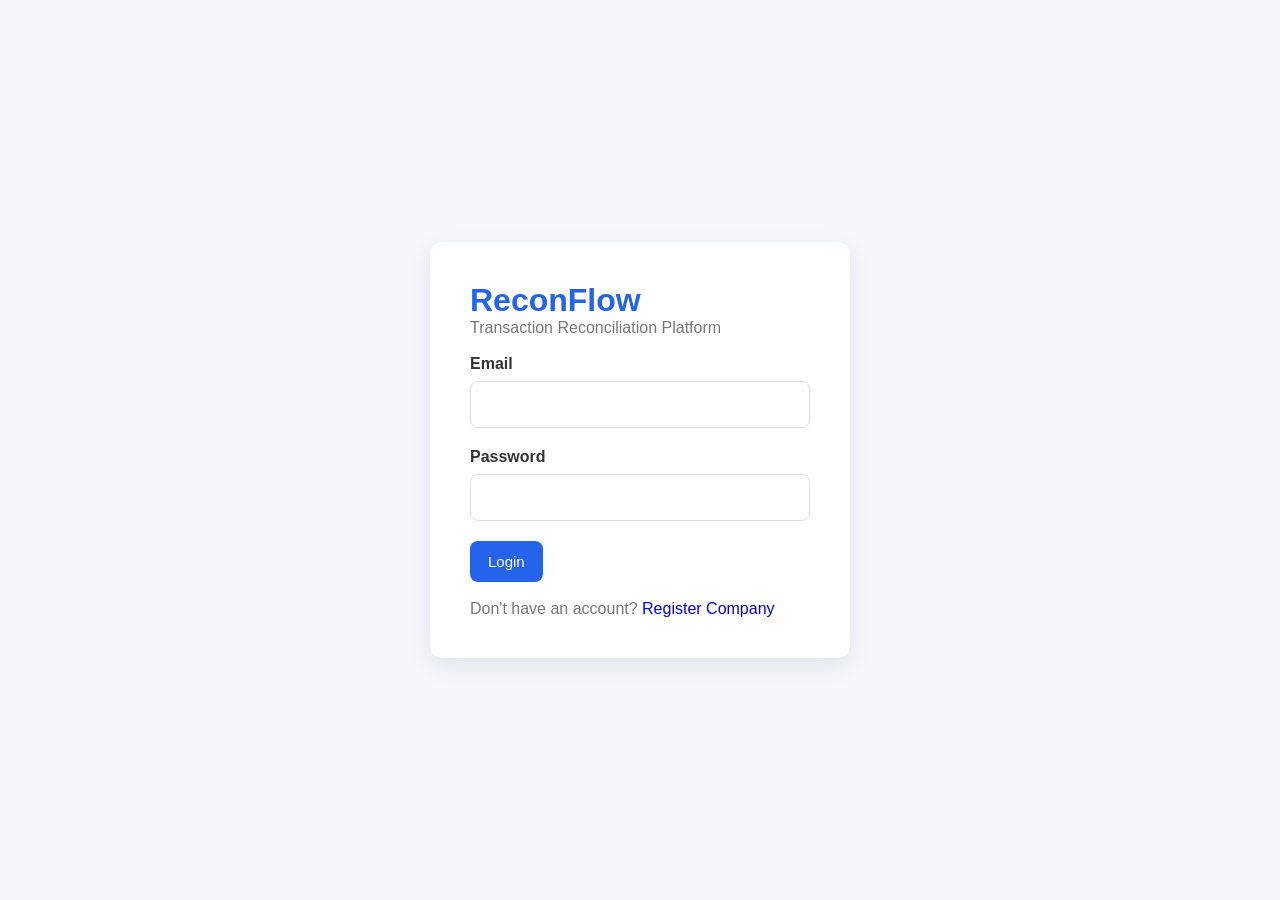
==== frontend/dashboard.html @ edb414c3 "Add files via upload" ====
<!DOCTYPE html>
<html lang="en">

<head>

<meta charset="UTF-8">

<title>ReconFlow Dashboard</title>

<link rel="stylesheet" href="css/style.css">
<link rel="stylesheet" href="css/dashboard.css">

<link
rel="stylesheet"
href="https://cdn.jsdelivr.net/npm/bootstrap-icons@1.11.3/font/bootstrap-icons.css">

</head>

<body>

<div class="sidebar">

    <div class="brand">

        ReconFlow

    </div>

    <ul>
        <li class="active">
            <a href="dashboard.html"><i class="bi bi-speedometer2"></i> Dashboard</a>
        </li>
        <li>
            <a href="jobs.html"><i class="bi bi-folder2-open"></i> Jobs</a>
        </li>
        <li>
            <a href="uploads.html"><i class="bi bi-cloud-upload"></i> Uploads</a>
        </li>
        <li>
            <a href="mapping.html"><i class="bi bi-columns-gap"></i> Mapping</a>
        </li>
        <li>
            <a href="manage_staff.html"><i class="bi bi-people"></i> Manage Staff</a>
        </li>
        <li>
            <a href="reconciliation.html"><i class="bi bi-arrow-left-right"></i> Reconcile</a>
        </li>
        <li>
            <a href="results.html"><i class="bi bi-table"></i> Results</a>
        </li>
        <li>
            <a href="reports.html"><i class="bi bi-file-earmark-pdf"></i> Reports</a>
        </li>
        <li>
            <a href="subscription.html"><i class="bi bi-credit-card"></i> Subscription</a>
        </li>
        <li>
            <a href="settings.html"><i class="bi bi-gear"></i> Settings</a>
        </li>
    </ul>

</div>

<div class="content">

    <div class="topbar">

        <input
        placeholder="Search">

        <div class="profile">

            <span id="username">

            Loading...

            </span>

        </div>

    </div>

    <h1>

        Dashboard

    </h1>

    <div class="cards">

        <div class="kpi">

            <h2 id="jobs">

                0

            </h2>

            <p>Total Jobs</p>

        </div>

        <div class="kpi">

            <h2 id="matched">

                0

            </h2>

            <p>Matched</p>

        </div>

        <div class="kpi">

            <h2 id="mismatch">

                0

            </h2>

            <p>Mismatches</p>

        </div>

        <div class="kpi">

            <h2 id="uploads">

                0

            </h2>

            <p>Files Uploaded</p>

        </div>

    </div>

    <div class="card">

        <h2>

            Recent Jobs

        </h2>

        <table id="jobsTable">

            <thead>

                <tr>

                    <th>Name</th>

                    <th>Status</th>

                    <th>Date</th>

                </tr>

            </thead>

            <tbody>

            </tbody>

        </table>

    </div>

</div>

<script src="js/api.js"></script>

<script src="js/auth.js"></script>

<script src="js/dashboard.js"></script>


</body>

</html>
---- frontend/css/style.css ----
/* ===========================
   ReconFlow Global Styles
=========================== */

*{
    margin:0;
    padding:0;
    box-sizing:border-box;
    font-family:"Segoe UI",sans-serif;
}

body{
    background:#f4f7fb;
    color:#333;
}

a{
    text-decoration:none;
}

.container{
    width:100%;
    max-width:1200px;
    margin:auto;
}

.btn{
    border:none;
    outline:none;
    cursor:pointer;
    border-radius:8px;
    padding:12px 18px;
    font-size:15px;
    transition:.3s;
}

.btn-primary{

    background:#2563eb;

    color:white;

}

.btn-primary:hover{

    background:#1d4ed8;

}

.card{

    background:white;

    border-radius:12px;

    box-shadow:0 8px 25px rgba(0,0,0,.08);

}

input{

    width:100%;

    padding:14px;

    border:1px solid #ddd;

    border-radius:8px;

    font-size:15px;

}

label{

    display:block;

    margin-bottom:8px;

    font-weight:600;

}

.form-group{

    margin-bottom:20px;

}

.logo{

    font-size:32px;

    color:#2563eb;

    font-weight:bold;

}

.login-wrapper{

    display:flex;

    justify-content:center;

    align-items:center;

    height:100vh;

}

.login-card{

    width:420px;

    padding:40px;

}

.login-card p{

    color:#777;

}
---- frontend/css/dashboard.css ----
body{
    display:flex;
    background:#f5f7fb;
}

.app {
    display: flex;
    min-height: 100vh;
    width: 100%;
}

.main {
    margin-left: 250px;
    padding: 30px 35px;
    width: calc(100% - 250px);
    min-height: 100vh;
}

.sidebar{
    width:250px;
    background:#1e293b;
    color:white;
    height:100vh;
    position:fixed;
    overflow-y:auto;
}

.sidebar h2 {
    font-size: 24px;
    font-weight: 700;
    text-align: center;
    padding: 30px 0 10px;
    margin: 0;
    letter-spacing: 0.5px;
}

.sidebar nav {
    display: flex;
    flex-direction: column;
    gap: 6px;
    padding: 15px 0 30px;
}

.sidebar nav a {
    display: block;
    padding: 13px 20px;
    color: #cbd5e1;
    border-radius: 12px;
    font-weight: 600;
    transition: background .2s ease, color .2s ease;
}

.sidebar nav a:hover,
.sidebar nav a.active {
    background: #334155;
    color: #f8fafc;
}

.sidebar nav a.active {
    background: #2563eb;
}

.brand{

padding:25px;

font-size:24px;

font-weight:bold;

text-align:center;

}

.sidebar ul{

list-style:none;

}

.sidebar li{

padding:18px 25px;

cursor:pointer;

}

.sidebar li:hover{

background:#334155;

}

.active{

background:#2563eb;

}

.content{

margin-left:250px;

padding:30px;

width:100%;

}

.topbar{

display:flex;

justify-content:space-between;

margin-bottom:30px;

}

/* Support pages using .app-layout / .main-content structure */
.app-layout {
    display: flex;
    min-height: 100vh;
    width: 100%;
}

.app-layout .sidebar {
    position: fixed;
    left: 0;
    top: 0;
    height: 100vh;
}

.app-layout .main-content {
    margin-left: 250px;
    padding: 30px 35px;
    width: calc(100% - 250px);
    min-height: 100vh;
}

.topbar input{

width:300px;

}

.cards{

display:grid;

grid-template-columns:repeat(4,1fr);

gap:20px;

margin-bottom:30px;

}

.kpi{

background:white;

padding:25px;

border-radius:10px;

box-shadow:0 5px 20px rgba(0,0,0,.08);

}

table{

width:100%;

border-collapse:collapse;

margin-top:20px;

}

th,td{

padding:15px;

border-bottom:1px solid #eee;

text-align:left;

}



/* =========================================
   JOBS PAGE
========================================= */

.topbar {
    display: flex;
    justify-content: space-between;
    align-items: center;
    margin-bottom: 30px;
}

.topbar h1 {
    font-size: 30px;
    margin: 0 0 7px;
    letter-spacing: -0.5px;
}

.topbar p {
    margin: 0;
    color: #64748b;
}


/* =========================================
   STATISTICS
========================================= */

.stats {
    display: grid;
    grid-template-columns: repeat(4, 1fr);
    gap: 18px;
    margin-bottom: 25px;
}

.stat-card {
    position: relative;
    background: white;
    border: 1px solid #e8edf3;
    border-radius: 14px;
    padding: 22px;
    overflow: hidden;
    transition: transform .2s ease,
                box-shadow .2s ease;
}

.stat-card:hover {
    transform: translateY(-2px);
    box-shadow: 0 8px 25px rgba(15, 23, 42, .07);
}

.stat-card::after {
    content: "";
    position: absolute;
    right: -25px;
    top: -25px;
    width: 90px;
    height: 90px;
    border-radius: 50%;
    background: #f1f5f9;
}

.stat-card span {
    position: relative;
    z-index: 2;
    display: block;
    color: #64748b;
    font-size: 13px;
    font-weight: 600;
    margin-bottom: 12px;
}

.stat-card strong {
    position: relative;
    z-index: 2;
    display: block;
    font-size: 32px;
    line-height: 1;
    color: #0f172a;
}


/* =========================================
   MAIN PANEL
========================================= */

.panel {
    background: #ffffff;
    border: 1px solid #e5eaf0;
    border-radius: 15px;
    overflow: hidden;
    box-shadow: 0 3px 12px rgba(15, 23, 42, .03);
    margin-bottom: 30px;
}

.panel-header {
    display: flex;
    justify-content: space-between;
    align-items: center;
    padding: 23px 25px;
    border-bottom: 1px solid #edf0f4;
}

.table-wrapper {
    width: 100%;
    overflow-x: auto;
    padding: 22px 25px 25px;
}

.table-wrapper table {
    width: 100%;
    min-width: 720px;
}

.panel-header h2 {
    margin: 0 0 5px;
    font-size: 18px;
    color: #0f172a;
}

.panel-header p {
    margin: 0;
    color: #64748b;
    font-size: 13px;
}


/* =========================================
   TABLE
========================================= */

.table-wrapper {
    width: 100%;
    overflow-x: auto;
}

#jobsTable {
    width: 100%;
    border-collapse: collapse;
}

#jobsTable th {
    background: #f8fafc;
    color: #64748b;
    font-size: 12px;
    font-weight: 700;
    letter-spacing: .06em;
    text-transform: uppercase;
    padding: 14px 22px;
    text-align: left;
    border-bottom: 1px solid #e5e7eb;
}

#jobsTable td {
    padding: 16px 22px;
}

#jobsTable thead {
    background: transparent;
}

#jobsTable td {
    padding: 17px 22px;
    border-bottom: 1px solid #f0f2f5;
    color: #334155;
    font-size: 14px;
}

#jobsTable tbody tr {
    transition: background .15s ease;
}

#jobsTable tbody tr:hover {
    background: #f8fafc;
}

#jobsTable tbody tr:last-child td {
    border-bottom: none;
}


/* =========================================
   JOB NAME
========================================= */

.job-name-cell {
    display: flex;
    align-items: center;
    gap: 13px;
}

.job-icon {
    width: 38px;
    height: 38px;
    display: flex;
    align-items: center;
    justify-content: center;
    border-radius: 9px;
    background: #eef2ff;
    color: #4f46e5;
    font-size: 17px;
    font-weight: bold;
}

.job-name-cell strong {
    display: block;
    color: #0f172a;
    font-size: 14px;
    margin-bottom: 4px;
}

.job-name-cell span {
    display: block;
    color: #94a3b8;
    font-size: 11px;
}


/* =========================================
   DATE
========================================= */

.date-text {
    color: #64748b;
    font-size: 13px;
}


/* =========================================
   STATUS
========================================= */

.status-badge {
    display: inline-flex;
    align-items: center;
    gap: 7px;
    padding: 6px 10px;
    border-radius: 999px;
    font-size: 11px;
    font-weight: 700;
}

.status-dot {
    width: 6px;
    height: 6px;
    border-radius: 50%;
    background: currentColor;
}

.status-pending {
    background: #fff7ed;
    color: #c2410c;
}

.status-processing {
    background: #eff6ff;
    color: #2563eb;
}

.status-completed {
    background: #f0fdf4;
    color: #15803d;
}

.status-failed {
    background: #fef2f2;
    color: #dc2626;
}

.status-default {
    background: #f1f5f9;
    color: #475569;
}


/* =========================================
   ACTION BUTTONS
========================================= */

.job-actions {
    display: flex;
    gap: 7px;
}

.action-btn {
    border: none;
    padding: 7px 12px;
    border-radius: 7px;
    font-size: 12px;
    font-weight: 600;
    cursor: pointer;
    transition: .15s ease;
}

.open-btn {
    background: #eef2ff;
    color: #4338ca;
}

.open-btn:hover {
    background: #e0e7ff;
}

.delete-btn {
    background: #fef2f2;
    color: #dc2626;
}

.delete-btn:hover {
    background: #fee2e2;
}


/* =========================================
   PRIMARY BUTTON
========================================= */

.primary-btn {
    border: none;
    background: #111827;
    color: white;
    padding: 11px 17px;
    border-radius: 8px;
    font-weight: 600;
    font-size: 13px;
    cursor: pointer;
    transition: .15s ease;
}

.primary-btn:hover {
    background: #1f2937;
    transform: translateY(-1px);
}

.primary-btn:disabled {
    opacity: .6;
    cursor: not-allowed;
}


/* =========================================
   SECONDARY BUTTON
========================================= */

.secondary-btn {
    border: 1px solid #e2e8f0;
    background: white;
    color: #475569;
    padding: 10px 15px;
    border-radius: 8px;
    font-weight: 600;
    font-size: 13px;
    cursor: pointer;
}

.secondary-btn:hover {
    background: #f8fafc;
}


/* =========================================
   EMPTY STATE
========================================= */

.empty-jobs {
    text-align: center;
    padding: 65px 20px;
}

.empty-icon {
    width: 58px;
    height: 58px;
    display: flex;
    align-items: center;
    justify-content: center;
    margin: 0 auto 15px;
    border-radius: 15px;
    background: #f1f5f9;
    font-size: 24px;
}

.empty-jobs h3 {
    margin: 0 0 7px;
    color: #1e293b;
}

.empty-jobs p {
    margin: 0 0 20px;
    color: #94a3b8;
    font-size: 14px;
}


/* =========================================
   MODAL
========================================= */

.modal {
    display: none;
    position: fixed;
    inset: 0;
    z-index: 1000;
    align-items: center;
    justify-content: center;
    background: rgba(15, 23, 42, .55);
    backdrop-filter: blur(3px);
}

.modal.show {
    display: flex;
}

.modal-content {
    width: 480px;
    max-width: calc(100% - 30px);
    background: white;
    border-radius: 16px;
    padding: 27px;
    box-shadow: 0 20px 60px rgba(0, 0, 0, .18);
}

.modal-header {
    display: flex;
    justify-content: space-between;
    align-items: center;
    margin-bottom: 25px;
}

.modal-header h2 {
    margin: 0;
    font-size: 20px;
}

.modal-header button {
    border: none;
    background: #f1f5f9;
    width: 32px;
    height: 32px;
    border-radius: 8px;
    font-size: 22px;
    cursor: pointer;
}

.modal-content label {
    display: block;
    margin-bottom: 7px;
    color: #334155;
    font-size: 13px;
    font-weight: 600;
}

.modal-content input,
.modal-content textarea {
    width: 100%;
    padding: 12px 13px;
    margin-bottom: 18px;
    border: 1px solid #dbe2ea;
    border-radius: 8px;
    outline: none;
    font-family: inherit;
    font-size: 14px;
}

.modal-content input:focus,
.modal-content textarea:focus {
    border-color: #6366f1;
    box-shadow: 0 0 0 3px rgba(99, 102, 241, .1);
}

.modal-actions {
    display: flex;
    justify-content: flex-end;
    gap: 10px;
    margin-top: 8px;
}


/* =========================================
   NOTIFICATION
========================================= */

.job-notification {
    position: fixed;
    right: 25px;
    bottom: 25px;
    z-index: 2000;
    min-width: 280px;
    padding: 14px 18px;
    border-radius: 9px;
    background: #0f172a;
    color: white;
    box-shadow: 0 10px 35px rgba(0,0,0,.18);
    transform: translateY(20px);
    opacity: 0;
    pointer-events: none;
    transition: .25s ease;
    font-size: 13px;
}

.job-notification.visible {
    transform: translateY(0);
    opacity: 1;
}

.job-notification.success {
    background: #166534;
}

.job-notification.error {
    background: #b91c1c;
}


/* =========================================
   RESPONSIVE
========================================= */

@media (max-width: 900px) {

    .stats {
        grid-template-columns: repeat(2, 1fr);
    }

}

@media (max-width: 600px) {

    .topbar {
        align-items: flex-start;
        flex-direction: column;
        gap: 15px;
    }

    .stats {
        grid-template-columns: 1fr;
    }

    #jobsTable th,
    #jobsTable td {
        padding: 13px;
    }

}
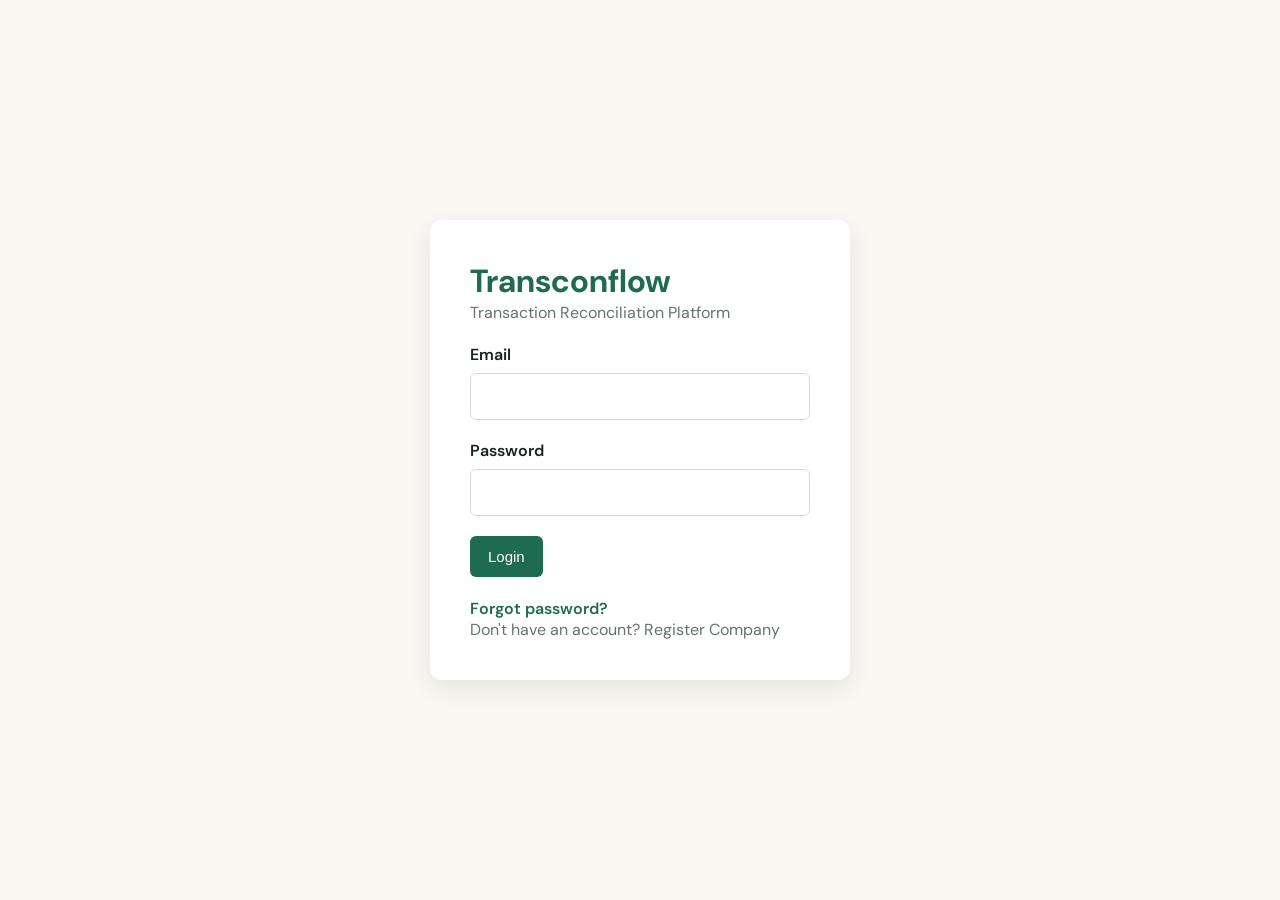
==== commit 60029208: "Add files via upload" ====
--- a/frontend/dashboard.html
+++ b/frontend/dashboard.html
@@ -5,10 +5,12 @@
 
 <meta charset="UTF-8">
 
-<title>ReconFlow Dashboard</title>
+<title>Transconflow Dashboard</title>
 
-<link rel="stylesheet" href="css/style.css">
-<link rel="stylesheet" href="css/dashboard.css">
+<link rel="stylesheet" href="css/style.css">
+<link rel="stylesheet" href="css/dashboard.css">
+<link rel="stylesheet" href="css/tokens.css">
+<link rel="stylesheet" href="css/app-shell.css">
 
 <link
 rel="stylesheet"
@@ -22,7 +24,7 @@
 
     <div class="brand">
 
-        ReconFlow
+        Transconflow
 
     </div>
 
@@ -47,9 +49,6 @@
         </li>
         <li>
             <a href="results.html"><i class="bi bi-table"></i> Results</a>
-        </li>
-        <li>
-            <a href="reports.html"><i class="bi bi-file-earmark-pdf"></i> Reports</a>
         </li>
         <li>
             <a href="subscription.html"><i class="bi bi-credit-card"></i> Subscription</a>
@@ -179,6 +178,7 @@
 <script src="js/dashboard.js"></script>
 
 
-</body>
+<script src="js/app-shell.js"></script>
+</body>
 
-</html>+</html>
--- a/frontend/css/style.css
+++ b/frontend/css/style.css
@@ -1,125 +1,8 @@
-/* ===========================
-   ReconFlow Global Styles
-=========================== */
-
-*{
-    margin:0;
-    padding:0;
-    box-sizing:border-box;
-    font-family:"Segoe UI",sans-serif;
-}
-
-body{
-    background:#f4f7fb;
-    color:#333;
-}
-
-a{
-    text-decoration:none;
-}
-
-.container{
-    width:100%;
-    max-width:1200px;
-    margin:auto;
-}
-
-.btn{
-    border:none;
-    outline:none;
-    cursor:pointer;
-    border-radius:8px;
-    padding:12px 18px;
-    font-size:15px;
-    transition:.3s;
-}
-
-.btn-primary{
-
-    background:#2563eb;
-
-    color:white;
-
-}
-
-.btn-primary:hover{
-
-    background:#1d4ed8;
-
-}
-
-.card{
-
-    background:white;
-
-    border-radius:12px;
-
-    box-shadow:0 8px 25px rgba(0,0,0,.08);
-
-}
-
-input{
-
-    width:100%;
-
-    padding:14px;
-
-    border:1px solid #ddd;
-
-    border-radius:8px;
-
-    font-size:15px;
-
-}
-
-label{
-
-    display:block;
-
-    margin-bottom:8px;
-
-    font-weight:600;
-
-}
-
-.form-group{
-
-    margin-bottom:20px;
-
-}
-
-.logo{
-
-    font-size:32px;
-
-    color:#2563eb;
-
-    font-weight:bold;
-
-}
-
-.login-wrapper{
-
-    display:flex;
-
-    justify-content:center;
-
-    align-items:center;
-
-    height:100vh;
-
-}
-
-.login-card{
-
-    width:420px;
-
-    padding:40px;
-
-}
-
-.login-card p{
-
-    color:#777;
-
-}+@import url('https://fonts.googleapis.com/css2?family=DM+Mono:wght@400;500&family=DM+Sans:wght@400;500;600;700&family=Newsreader:opsz,wght@6..72,500;6..72,600&display=swap');
+*{box-sizing:border-box;margin:0;padding:0}body{background:#f8f7f2;color:#14251f;font-family:'DM Sans','Segoe UI',sans-serif}a{color:inherit;text-decoration:none}.container{width:min(1180px,calc(100% - 48px));margin:auto}.btn{border:0;border-radius:6px;cursor:pointer;padding:12px 18px;font-size:15px}.btn-primary{background:#1e6b51;color:#fff}.card{background:#fff;border-radius:12px;box-shadow:0 8px 25px #00000014}input{width:100%;border:1px solid #d6d9d1;border-radius:6px;font-size:15px;padding:14px}label{display:block;font-weight:600;margin-bottom:8px}.form-group{margin-bottom:20px}.logo{color:#1e6b51;font-size:32px;font-weight:700}.login-wrapper{align-items:center;display:flex;height:100vh;justify-content:center}.login-card{padding:40px;width:420px}.login-card p{color:#66736d}.login-card h1{color:#14251f;font-size:24px;margin:24px 0 8px}.auth-link,.auth-footer a{color:#1e6b51;font-weight:600}.auth-footer{margin-top:20px}.form-message{color:#33423b;font-size:14px;margin-top:16px;min-height:20px}
+.landing-page{background:#f8f7f2;overflow:hidden}.landing-nav{background:#f8f7f2f0;border-bottom:1px solid #dfe2d9;position:fixed;inset:0 0 auto;z-index:10}.nav-container{align-items:center;display:flex;height:76px;justify-content:space-between;margin:auto;max-width:1280px;padding:0 32px}.brand{align-items:center;display:inline-flex;font-size:17px;font-weight:700;gap:9px;letter-spacing:-.4px}.brand-mark{align-items:center;background:#1e6b51;border-radius:5px;color:#f7f4e8;display:inline-flex;font-family:Newsreader,serif;font-size:18px;font-weight:600;height:25px;justify-content:center;width:25px}.nav-links{display:flex;gap:30px;margin-left:90px}.nav-links a,.text-link{color:#506159;font-size:14px;font-weight:500}.nav-links a:hover,.text-link:hover{color:#1e6b51}.nav-actions{align-items:center;display:flex;gap:22px}.nav-cta{background:#1e6b51;border-radius:5px;color:#fff;font-size:13px;font-weight:600;padding:11px 14px}.nav-cta i{margin-left:4px}
+.hero{display:grid;grid-template-columns:minmax(0,.95fr) minmax(500px,1.05fr);gap:72px;margin:auto;max-width:1280px;min-height:710px;padding:175px 32px 95px;position:relative}.hero:before{background:#e5e9dd;border-radius:50%;content:'';height:500px;position:absolute;right:-260px;top:130px;width:500px;z-index:0}.hero-copy{align-self:center;max-width:565px;position:relative;z-index:1}.eyebrow,.section-kicker{color:#267356;font-family:'DM Mono',monospace;font-size:11px;font-weight:500;letter-spacing:.09em;text-transform:uppercase}.eyebrow{align-items:center;display:flex;gap:9px;margin-bottom:21px}.eyebrow span{background:#de9e3e;border-radius:50%;height:7px;width:7px}.hero h1{font-size:clamp(49px,5.1vw,73px);font-weight:600;letter-spacing:-.065em;line-height:.98}.hero h1 em{color:#277358;font-family:Newsreader,serif;font-weight:500}.hero-intro{color:#5a6962;font-size:18px;line-height:1.6;margin:28px 0 33px;max-width:510px}.hero-actions{display:flex;flex-wrap:wrap;gap:13px}.hero-btn{align-items:center;border-radius:5px;display:inline-flex;font-size:14px;font-weight:600;gap:10px;padding:14px 18px;transition:transform .2s}.hero-btn:hover{transform:translateY(-2px)}.hero-btn-primary{background:#1d6b50;box-shadow:4px 4px 0 #bdcfb8;color:#fff}.hero-btn-secondary{border:1px solid #cfd5ca;color:#24372f}.hero-note{color:#6e7c73;font-size:12px;margin-top:25px}.hero-note i{color:#277358;margin-right:5px}
+.recon-preview{align-self:center;background:#fffefa;border:1px solid #cfd7ca;box-shadow:14px 15px 0 #d7dfd1,0 24px 55px #24392f21;font-size:12px;min-width:0;position:relative;transform:rotate(1.2deg);z-index:1}.preview-topbar{align-items:center;background:#183c31;color:#eaf0e9;display:flex;gap:9px;height:48px;padding:0 18px}.mini-logo{align-items:center;background:#e1a43d;border-radius:3px;color:#173d31;display:inline-flex;font-family:Newsreader,serif;font-size:15px;font-weight:700;height:19px;justify-content:center;width:19px}.preview-status{background:#2b674e;border-radius:20px;font-size:10px;margin-left:auto;padding:5px 8px}.preview-body{padding:28px}.preview-title{align-items:center;display:flex;justify-content:space-between}.preview-title p,.preview-summary span,.preview-table small{color:#7b867e;display:block;font-size:10px}.preview-title strong{font-size:19px;letter-spacing:-.04em}.preview-title button{background:#f5f6ef;border:1px solid #d9ded4;border-radius:3px;color:#506159;font-size:10px;padding:7px 9px}.preview-summary{border-bottom:1px solid #e5e8df;display:grid;gap:15px;grid-template-columns:repeat(3,1fr);margin:24px 0 17px;padding-bottom:20px}.preview-summary strong{display:block;font-family:'DM Mono',monospace;font-size:15px;margin-top:5px}.positive{color:#207456}.attention{color:#ae6c16}.preview-table>div{align-items:center;border-bottom:1px solid #edf0e9;display:grid;grid-template-columns:1.45fr 1fr .85fr;padding:10px 5px}.preview-table b{font-size:11px;font-weight:600}.table-head{color:#829087;font-size:9px;letter-spacing:.06em;text-transform:uppercase}.match,.review{border-radius:20px;font-size:9px;justify-self:start;padding:4px 7px}.match{background:#e5f2e9;color:#227252}.review{background:#fff0d5;color:#9b5e10}.paper-edge{border-bottom:5px solid #d8962f;bottom:0;left:0;position:absolute;right:0}
+.proof-bar{border-bottom:1px solid #dfe2d9;border-top:1px solid #dfe2d9;display:grid;grid-template-columns:repeat(3,1fr);margin:auto;max-width:1280px}.proof-bar>div{align-items:flex-start;border-right:1px solid #dfe2d9;display:flex;gap:13px;padding:24px 30px}.proof-bar>div:last-child{border:0}.proof-bar i{color:#277358;font-size:19px}.proof-bar span{color:#68776f;font-size:12px;line-height:1.5}.proof-bar b{color:#284138;display:block;font-size:12px}.workflow-section{margin:auto;max-width:1180px;padding:130px 24px}.workflow-heading{align-items:flex-end;display:flex;justify-content:space-between;margin:18px 0 65px}.workflow-heading h2,.capability-lead h2,.security-section h2,.cta-section h2{font-size:clamp(34px,4vw,54px);letter-spacing:-.055em;line-height:1.03}.workflow-heading p{color:#64736c;font-size:15px;line-height:1.65;max-width:355px}.workflow-grid{border-top:1px solid #cfd6ca;display:grid;grid-template-columns:repeat(4,1fr)}.workflow-grid article{border-right:1px solid #dce1d8;min-height:260px;padding:23px 25px 15px 0}.workflow-grid article:not(:first-child){padding-left:25px}.workflow-grid article:last-child{border:0}.workflow-grid span{color:#7b8d81;font-family:'DM Mono';font-size:11px}.workflow-grid i{color:#277358;display:block;font-size:25px;margin:42px 0 18px}.workflow-grid h3{font-size:16px;margin-bottom:8px}.workflow-grid p{color:#6a7971;font-size:13px;line-height:1.55;max-width:210px}
+.capabilities-section{background:#e7ecdf;display:grid;gap:10%;grid-template-columns:.9fr 1.1fr;padding:115px max(24px,calc((100% - 1180px)/2))}.capability-lead h2{margin:16px 0 32px}.text-link.dark{color:#1e6b51;font-size:13px}.capability-list{border-top:1px solid #bfcbbd}.capability-list article{border-bottom:1px solid #cbd5c9;display:flex;gap:20px;padding:23px 0}.capability-list i{color:#1f6b51;font-size:21px}.capability-list h3{font-size:16px;margin-bottom:5px}.capability-list p{color:#64736b;font-size:13px;line-height:1.5}.pricing-section{background:#f8f7f2;padding:112px max(24px,calc((100% - 1180px)/2));text-align:center}.pricing-section h2{font-size:clamp(34px,4vw,52px);letter-spacing:-.055em;margin:15px 0 42px}.pricing-card{align-items:center;background:#fffefa;border:1px solid #cfd7ca;box-shadow:8px 8px 0 #d7dfd1;display:grid;gap:35px;grid-template-columns:1fr 1.1fr auto;margin:auto;max-width:930px;padding:34px;text-align:left}.pricing-label{color:#277358;font-family:'DM Mono',monospace;font-size:12px;font-weight:600;text-transform:uppercase}.pricing-price{font-size:38px;font-weight:700;letter-spacing:-.05em;margin:8px 0}.pricing-price span,.pricing-note{color:#68776f;font-size:13px;font-weight:400;letter-spacing:0}.pricing-note{line-height:1.5}.pricing-card ul{display:grid;gap:11px;list-style:none}.pricing-card li{color:#44564d;font-size:13px}.pricing-card li i{color:#277358;margin-right:7px}.security-section{align-items:center;background:#183c31;color:#f8f7f2;display:grid;gap:18%;grid-template-columns:1.1fr .9fr;padding:100px max(24px,calc((100% - 1180px)/2))}.security-section .section-kicker{color:#dfac53}.security-section h2{margin-top:17px}.security-section>p{color:#b9c9bf;font-size:16px;line-height:1.7}.cta-section{background:#f2c86d;padding:105px 24px;text-align:center}.cta-section .section-kicker{color:#7d5517}.cta-section h2{color:#1e3028;margin:15px 0 32px}.cta-section .hero-btn-primary{background:#1c4234;box-shadow:4px 4px 0 #dbab4c}.landing-footer{background:#183c31;color:#d4e0d5;padding:25px 24px}.landing-footer .container{align-items:center;display:flex;justify-content:space-between}.landing-footer .brand{color:#f7f5eb}.landing-footer .brand-mark{background:#e0a644;color:#183c31}.landing-footer p,.landing-footer>.container>a:last-child{color:#aec0b4;font-size:12px}
+@media(max-width:850px){.nav-links{display:none}.hero{grid-template-columns:1fr;gap:55px;padding-top:130px}.recon-preview{max-width:610px;width:calc(100% - 12px)}.workflow-heading,.security-section,.pricing-card{align-items:start;grid-template-columns:1fr}.workflow-heading{display:block}.workflow-heading p{margin-top:22px}.workflow-grid{grid-template-columns:repeat(2,1fr)}.workflow-grid article:nth-child(2){border:0}.capabilities-section{gap:55px;grid-template-columns:1fr}.proof-bar{grid-template-columns:1fr}.proof-bar>div{border-bottom:1px solid #dfe2d9;border-right:0}.proof-bar>div:last-child{border-bottom:0}}@media(max-width:560px){.nav-container{height:66px;padding:0 18px}.nav-actions .text-link{display:none}.nav-cta{padding:9px 10px}.hero{min-height:auto;padding:115px 22px 75px}.hero h1{font-size:47px}.hero-intro{font-size:16px}.preview-body{padding:18px}.preview-summary{gap:7px}.preview-table>div{grid-template-columns:1.3fr 1fr .8fr}.workflow-section,.pricing-section{padding:85px 22px}.workflow-grid{grid-template-columns:1fr}.workflow-grid article,.workflow-grid article:not(:first-child){border-bottom:1px solid #dce1d8;border-right:0;min-height:auto;padding:20px 0}.workflow-grid i{margin:22px 0 12px}.capabilities-section,.security-section{padding:75px 22px}.pricing-card{padding:26px}.landing-footer .container{gap:16px}.landing-footer p{display:none}}
--- a/frontend/css/dashboard.css
+++ b/frontend/css/dashboard.css
@@ -72,11 +72,23 @@
 
 }
 
-.sidebar ul{
-
-list-style:none;
-
-}
+.sidebar ul{
+
+list-style:none;
+
+}
+
+.sidebar ul a,
+.sidebar ul li.active {
+    display:block;
+    padding:13px 18px;
+    color:#cbd5e1;
+    border-radius:10px;
+    font-weight:600;
+}
+
+.sidebar ul a:hover,
+.sidebar ul li.active { background:#2563eb; color:#fff; }
 
 .sidebar li{
 
@@ -732,4 +744,4 @@
         padding: 13px;
     }
 
-}+}
--- a/frontend/css/tokens.css
+++ b/frontend/css/tokens.css
@@ -0,0 +1,29 @@
+@import url('https://fonts.googleapis.com/css2?family=DM+Mono:wght@400;500&family=DM+Sans:opsz,wght@9..40,400;9..40,500;9..40,600;9..40,700&display=swap');
+
+:root {
+  --rf-brand-700: #15573f;
+  --rf-brand-600: #1e6b51;
+  --rf-brand-100: #e4f0e8;
+  --rf-accent-500: #d8962f;
+  --rf-canvas: #f7f8f5;
+  --rf-surface: #ffffff;
+  --rf-surface-subtle: #f1f4ef;
+  --rf-border: #dce3dc;
+  --rf-border-strong: #bcc8bd;
+  --rf-text: #172b22;
+  --rf-text-secondary: #617168;
+  --rf-text-muted: #87938c;
+  --rf-success: #19704d;
+  --rf-success-bg: #e5f4eb;
+  --rf-warning: #9a6216;
+  --rf-warning-bg: #fff3dc;
+  --rf-danger: #bd3a32;
+  --rf-danger-bg: #fce9e7;
+  --rf-info: #2b6392;
+  --rf-info-bg: #e8f2fa;
+  --rf-radius-sm: 6px;
+  --rf-radius-md: 10px;
+  --rf-radius-lg: 14px;
+  --rf-shadow-sm: 0 1px 2px rgb(23 43 34 / 6%);
+  --rf-shadow-md: 0 10px 30px rgb(23 43 34 / 8%);
+}
--- a/frontend/css/app-shell.css
+++ b/frontend/css/app-shell.css
@@ -0,0 +1,31 @@
+@import url('https://cdn.jsdelivr.net/npm/bootstrap-icons@1.11.3/font/bootstrap-icons.css');
+/* Shared authenticated workspace shell and UI kit */
+html, body { min-height: 100%; }
+body { background: var(--rf-canvas); color: var(--rf-text); font-family: 'DM Sans', 'Segoe UI', sans-serif; }
+body:has(.app-layout), body:has(.app) { display: block; }
+.app-layout, .app { display: flex; min-height: 100vh; width: 100%; }
+.sidebar { background: var(--rf-brand-700); color: #fff; display: flex; flex: 0 0 264px; flex-direction: column; height: 100vh; overflow-y: auto; padding: 16px 12px; position: fixed; inset: 0 auto 0 0; width: 264px; z-index: 20; }
+.sidebar .logo, .sidebar .brand, .sidebar h2 { align-items: center; color: #fff; display: flex; font-size: 17px; font-weight: 700; gap: 9px; height: 56px; letter-spacing: -.02em; margin: 0 8px 18px; padding: 0 10px; text-align: left; }
+.sidebar .logo::before, .sidebar .brand::before, .sidebar h2::before { align-items: center; background: var(--rf-accent-500); border-radius: 5px; color: var(--rf-brand-700); content: 'R'; display: inline-flex; font-family: Georgia, serif; font-size: 18px; height: 25px; justify-content: center; width: 25px; }
+.sidebar nav, .sidebar ul { border-top: 1px solid rgb(255 255 255 / 14%); display: flex; flex-direction: column; gap: 3px; list-style: none; margin: 0; padding: 12px 0; }
+.sidebar li { margin: 0; padding: 0; }
+.sidebar nav a, .sidebar ul a, .sidebar ul li.active { align-items: center; background: transparent; border-radius: var(--rf-radius-md); color: #d2e1d7; display: flex; font-size: 13px; font-weight: 500; gap: 11px; min-height: 42px; padding: 10px 12px; }
+.sidebar nav a:hover, .sidebar ul a:hover { background: rgb(255 255 255 / 10%); color: #fff; }
+.sidebar nav a.active, .sidebar ul a.active, .sidebar ul li.active { background: var(--rf-brand-100); color: var(--rf-brand-700); font-weight: 700; }
+.sidebar nav a i, .sidebar ul a i, .sidebar ul li.active i { font-size: 16px; width: 18px; }
+.sidebar-bottom { border-top: 1px solid rgb(255 255 255 / 14%); margin-top: auto; padding: 14px 0 0; }
+.logout-btn { background: transparent; border: 0; border-radius: var(--rf-radius-md); color: #d2e1d7; cursor: pointer; font: inherit; font-size: 13px; padding: 11px 12px; text-align: left; width: 100%; }.logout-btn:hover { background: rgb(255 255 255 / 10%); color: #fff; }
+.main, .main-content, .content { margin-left: 264px; min-height: 100vh; padding: 32px 40px 48px; width: calc(100% - 264px); }
+.topbar { align-items: center; border-bottom: 1px solid var(--rf-border); display: flex; justify-content: space-between; margin: -32px 0 32px; min-height: 73px; }.topbar h1, .content > h1 { color: var(--rf-text); font-size: 28px; font-weight: 600; letter-spacing: -.04em; line-height: 1.2; margin: 0 0 6px; }.topbar p { color: var(--rf-text-secondary); font-size: 14px; margin: 0; }.topbar input { border: 1px solid var(--rf-border); border-radius: var(--rf-radius-sm); height: 38px; max-width: 280px; padding: 0 12px; }.profile { color: var(--rf-text-secondary); font-size: 13px; font-weight: 600; }
+.content > h1 { margin: 0 0 24px; }.panel, .card, .upload-panel, .mapping-panel, .recon-panel, .results-panel { background: var(--rf-surface); border: 1px solid var(--rf-border); border-radius: var(--rf-radius-lg); box-shadow: var(--rf-shadow-sm); }.card { margin-bottom: 20px; padding: 24px; }.panel, .results-panel { overflow: hidden; }.upload-panel, .mapping-panel, .recon-panel { padding: 24px; }
+.panel-header, .panel-title, .section-heading, .panel-heading { align-items: flex-start; border-bottom: 1px solid var(--rf-border); display: flex; gap: 16px; justify-content: space-between; margin: 0; padding: 20px 24px; }.upload-panel .panel-title, .mapping-panel .section-heading, .recon-panel .section-heading, .results-panel .panel-heading { margin: -24px -24px 24px; }.panel-header h2, .panel-title h2, .section-heading h2, .panel-heading h2, .card h2 { color: var(--rf-text); font-size: 18px; font-weight: 600; margin: 0 0 4px; }.panel-header p, .panel-title p, .section-heading p, .panel-heading p { color: var(--rf-text-secondary); font-size: 13px; margin: 0; }
+.primary-btn, .btn-primary { background: var(--rf-brand-600); border: 1px solid var(--rf-brand-600); border-radius: var(--rf-radius-sm); color: #fff; cursor: pointer; font: inherit; font-size: 13px; font-weight: 600; min-height: 40px; padding: 0 14px; }.primary-btn:hover, .btn-primary:hover { background: var(--rf-brand-700); border-color: var(--rf-brand-700); }.secondary-btn { background: #fff; border: 1px solid var(--rf-border-strong); border-radius: var(--rf-radius-sm); color: var(--rf-text); cursor: pointer; font: inherit; font-size: 13px; font-weight: 600; min-height: 40px; padding: 0 14px; }.secondary-btn:hover { background: var(--rf-surface-subtle); }
+input, select, textarea, .mapping-select, .column-select, .recon-select, .results-select { border: 1px solid var(--rf-border-strong); border-radius: var(--rf-radius-sm); color: var(--rf-text); font: inherit; font-size: 14px; min-height: 40px; outline: none; padding: 8px 11px; } input:focus, select:focus, textarea:focus, .mapping-select:focus, .column-select:focus, .recon-select:focus, .results-select:focus { border-color: var(--rf-brand-600); box-shadow: 0 0 0 3px var(--rf-brand-100); } label { color: var(--rf-text); font-size: 12px; font-weight: 600; }
+.stats, .cards, .upload-stats, .job-info-grid, .result-grid { display: grid; gap: 16px; grid-template-columns: repeat(4, minmax(0, 1fr)); margin-bottom: 24px; }.summary-grid { display: grid; gap: 16px; grid-template-columns: repeat(5, minmax(0, 1fr)); margin-bottom: 24px; }.stat-card, .kpi, .upload-stat, .info-card, .result-card, .summary-card { background: var(--rf-surface); border: 1px solid var(--rf-border); border-radius: var(--rf-radius-md); box-shadow: none; padding: 18px; }.stat-card::after { display: none; }.stat-card span, .upload-stat span, .info-card span, .result-card span, .summary-card span, .kpi p { color: var(--rf-text-secondary); font-size: 12px; font-weight: 500; margin: 0 0 9px; }.stat-card strong, .upload-stat strong, .info-card strong, .result-card strong, .summary-card strong, .kpi h2 { color: var(--rf-text); font-family: 'DM Mono', monospace; font-size: 26px; font-weight: 500; margin: 0; }.matched { border-color: #b9dec7; }.mismatch { border-color: #efd69e; }.missing { border-color: #edc1bd; }
+.table-wrapper, .mapping-table-wrapper { overflow-x: auto; padding: 0; }.table-wrapper table, .mapping-table, #jobsTable, #uploadsTable, #resultsTable { border-collapse: collapse; margin: 0; min-width: 680px; width: 100%; } th, .mapping-table th, #jobsTable th, #uploadsTable th, #resultsTable th { background: var(--rf-surface-subtle); border-bottom: 1px solid var(--rf-border); color: var(--rf-text-secondary); font-size: 11px; font-weight: 700; letter-spacing: .05em; padding: 12px 18px; text-align: left; text-transform: uppercase; } td, .mapping-table td, #jobsTable td, #uploadsTable td, #resultsTable td { border-bottom: 1px solid var(--rf-border); color: var(--rf-text); font-size: 13px; padding: 15px 18px; } tbody tr:hover { background: var(--rf-surface-subtle); } tbody tr:last-child td { border-bottom: 0; }
+.status-badge, .upload-type { border-radius: 999px; font-size: 11px; font-weight: 700; padding: 5px 9px; }.status-completed, .upload-type.processor { background: var(--rf-success-bg); color: var(--rf-success); }.status-pending { background: var(--rf-warning-bg); color: var(--rf-warning); }.status-processing { background: var(--rf-info-bg); color: var(--rf-info); }.status-failed { background: var(--rf-danger-bg); color: var(--rf-danger); }.status-default, .upload-type.company { background: var(--rf-surface-subtle); color: var(--rf-text-secondary); }
+.modal { background: rgb(23 43 34 / 48%); }.modal-content { border-radius: var(--rf-radius-lg); box-shadow: var(--rf-shadow-md); }.modal-header button { color: var(--rf-text); }.empty-jobs, .empty-state { padding: 56px 20px; text-align: center; }
+.billing-details { display: grid; gap: 16px; grid-template-columns: repeat(3, 1fr); padding: 24px; }.billing-details div { border-left: 2px solid var(--rf-brand-100); padding-left: 12px; }.billing-details span { color: var(--rf-text-secondary); display: block; font-size: 12px; margin-bottom: 5px; }.billing-details strong { color: var(--rf-text); font-size: 14px; }.billing-actions { border-top: 1px solid var(--rf-border); display: flex; gap: 10px; padding: 18px 24px; }.billing-message { color: var(--rf-text-secondary); font-size: 13px; margin: 0; padding: 0 24px 18px; }
+.settings-layout { align-items: start; display: grid; gap: 24px; grid-template-columns: 210px minmax(0, 1fr); }.settings-nav { display: grid; gap: 4px; position: sticky; top: 24px; }.settings-nav a { border-radius: var(--rf-radius-sm); color: var(--rf-text-secondary); font-size: 13px; font-weight: 600; padding: 10px 12px; }.settings-nav a:hover, .settings-nav a.active { background: var(--rf-brand-100); color: var(--rf-brand-700); }.settings-nav i { margin-right: 9px; }.settings-panels { display: grid; gap: 20px; }.settings-panel { overflow: hidden; }.settings-fields { display: grid; gap: 18px; padding: 24px; }.two-columns { grid-template-columns: repeat(2, minmax(0, 1fr)); }.settings-fields label { display: grid; gap: 7px; }.field-help { align-self: end; color: var(--rf-text-secondary); font-size: 12px; line-height: 1.45; margin: 0; }.settings-toggle { align-items: flex-start; border-top: 1px solid var(--rf-border); display: flex; gap: 12px; padding: 18px 24px; }.settings-toggle input { accent-color: var(--rf-brand-600); margin-top: 3px; min-height: auto; width: auto; }.settings-toggle strong, .settings-toggle small { display: block; }.settings-toggle strong { font-size: 13px; margin-bottom: 4px; }.settings-toggle small { color: var(--rf-text-secondary); font-size: 12px; font-weight: 400; line-height: 1.4; }.settings-save { align-items: center; display: flex; gap: 16px; justify-content: flex-end; }.settings-save p { color: var(--rf-success); font-size: 13px; margin: 0; }.settings-save p.is-error { color: var(--rf-danger); }
+@media (max-width: 1023px) { .sidebar { height: auto; min-height: 0; position: static; width: 100%; }.app-layout, .app { display: block; }.sidebar .logo, .sidebar .brand, .sidebar h2 { margin-bottom: 4px; }.sidebar nav, .sidebar ul { flex-direction: row; overflow-x: auto; padding: 8px 0; }.sidebar nav a, .sidebar ul a, .sidebar ul li.active { flex: 0 0 auto; }.sidebar-bottom { display: none; }.main, .main-content, .content { margin-left: 0; padding: 24px; width: 100%; }.topbar { margin: -24px 0 24px; } }
+@media (max-width: 700px) { .main, .main-content, .content { padding: 20px 16px 32px; }.topbar { align-items: flex-start; flex-direction: column; gap: 12px; margin: -20px 0 22px; padding: 14px 0; }.topbar input { max-width: 100%; width: 100%; }.stats, .cards, .upload-stats, .job-info-grid, .result-grid, .summary-grid, .two-columns { grid-template-columns: 1fr; }.settings-layout { grid-template-columns: 1fr; }.settings-nav { grid-template-columns: repeat(2, minmax(0, 1fr)); position: static; }.panel-header, .panel-title, .section-heading, .panel-heading { flex-direction: column; padding: 18px; }.upload-panel, .mapping-panel, .recon-panel { padding: 18px; }.upload-panel .panel-title, .mapping-panel .section-heading, .recon-panel .section-heading, .results-panel .panel-heading { margin: -18px -18px 18px; } }
